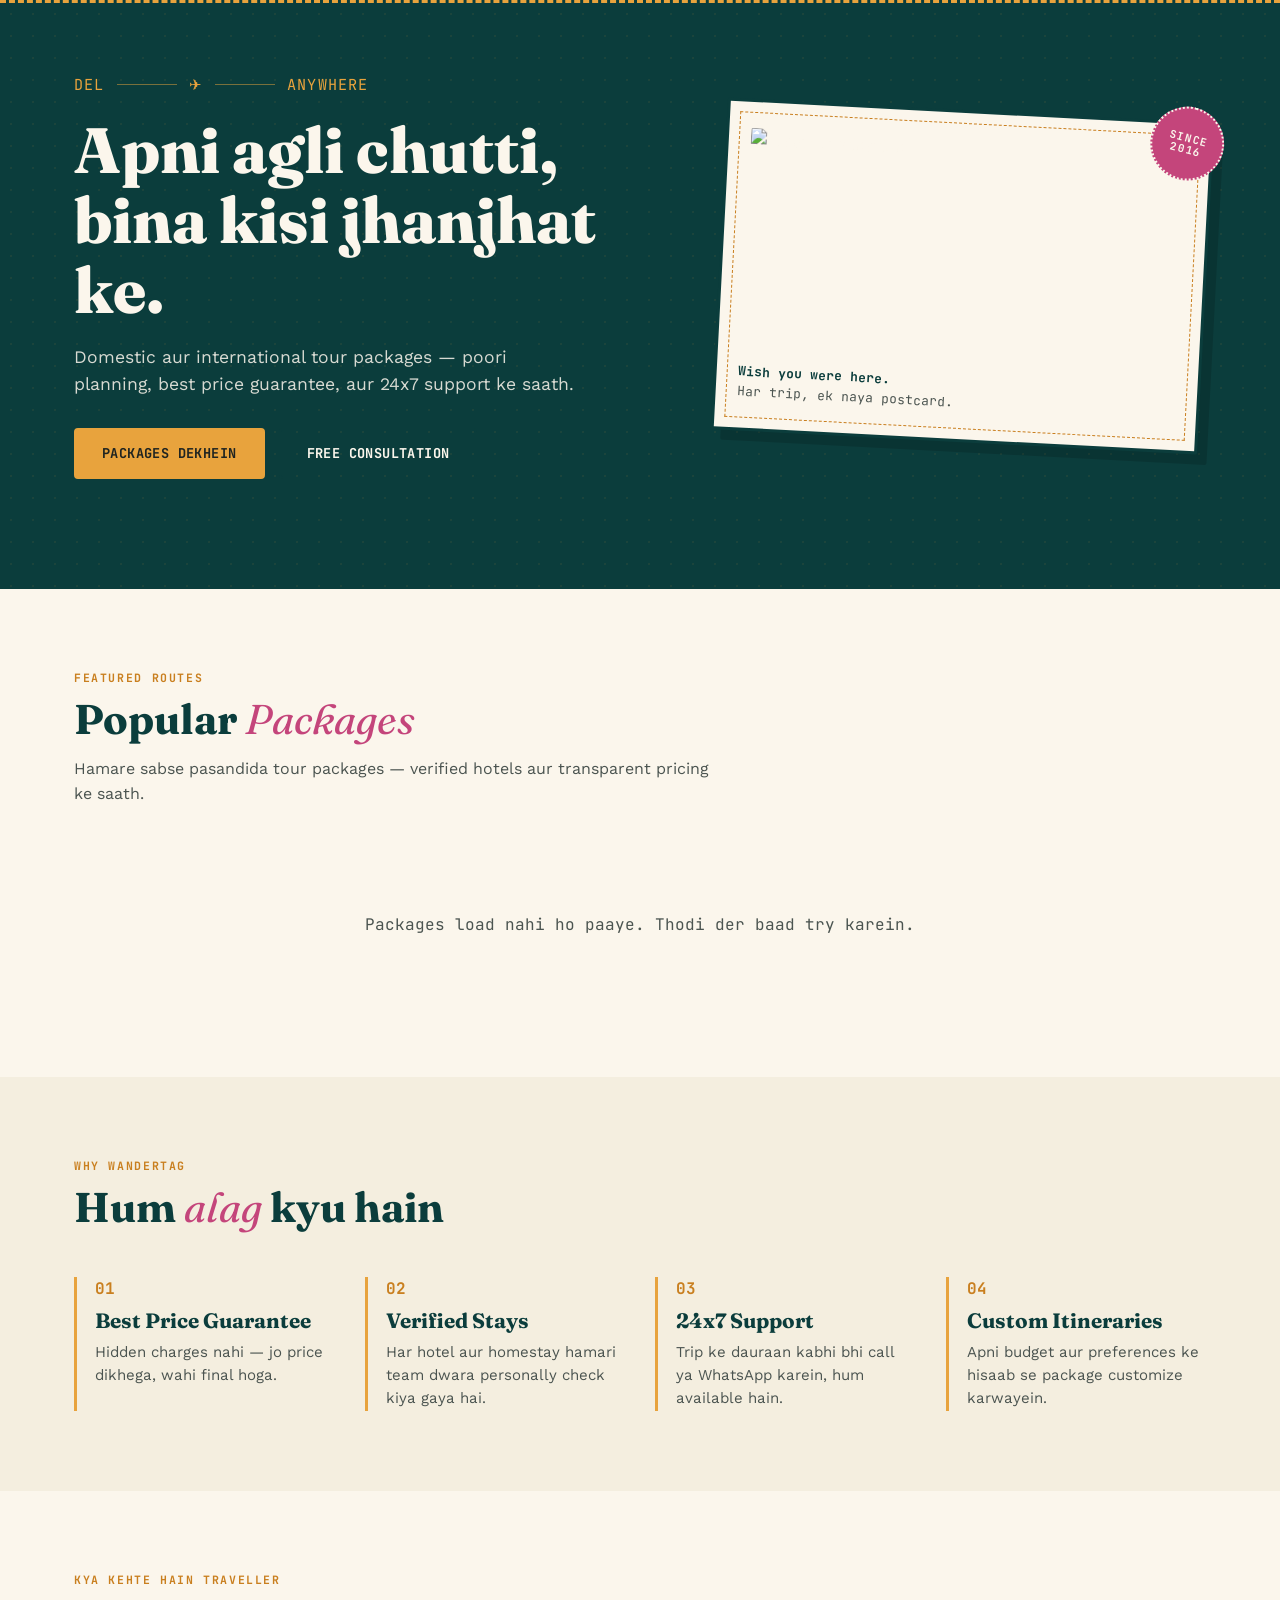
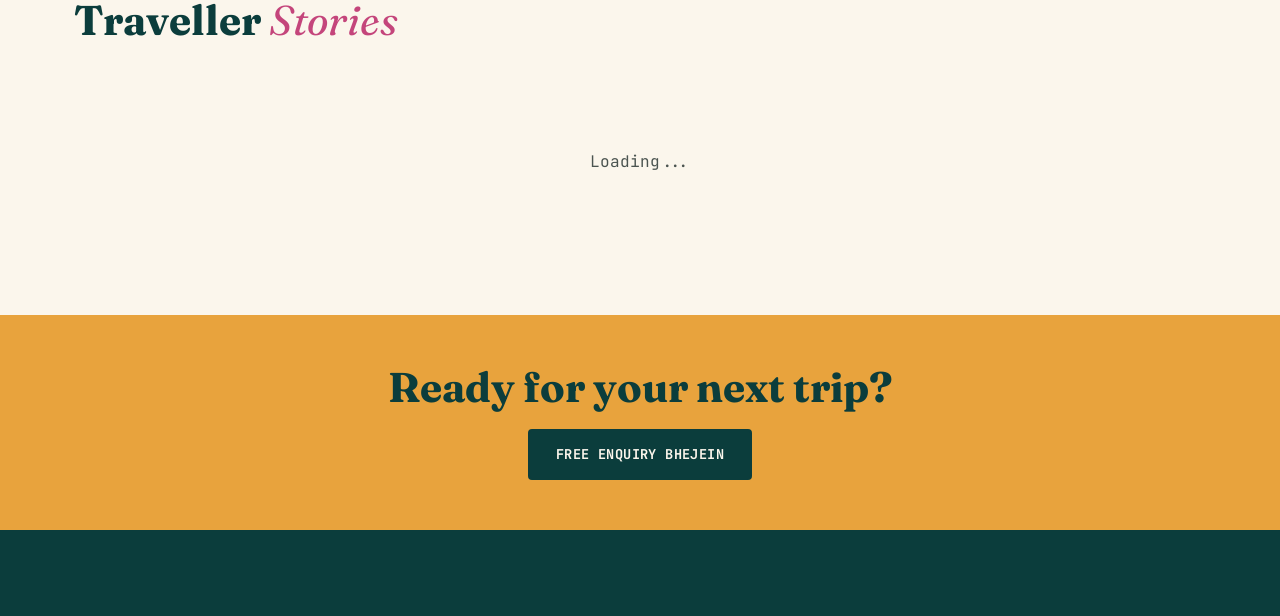
==== tour-travels-site/index.html @ 934e73ed "Add files via upload" ====
<!DOCTYPE html>
<html lang="hi">
<head>
<meta charset="UTF-8">
<meta name="viewport" content="width=device-width, initial-scale=1.0">
<title>WanderTag — Tour & Travels</title>
<meta name="description" content="Domestic aur international tour packages, best price guarantee ke saath.">
<link rel="stylesheet" href="css/style.css">
</head>
<body>

<header class="site-header" id="site-header"></header>

<section class="hero">
  <div class="wrap">
    <div>
      <div class="route-code"><span>DEL</span><span class="line"></span>&#9992;<span class="line"></span><span>ANYWHERE</span></div>
      <h1 id="hero-heading">Apni agli chutti, bina kisi jhanjhat ke.</h1>
      <p class="lede" id="hero-subtext">Domestic aur international tour packages — poori planning, best price guarantee, aur 24x7 support ke saath.</p>
      <div class="cta-row">
        <a href="packages.html" class="btn btn-primary">Packages Dekhein</a>
        <a href="contact.html" class="btn btn-outline">Free Consultation</a>
      </div>
    </div>
    <div class="postcard-stamp">
      <span class="postmark" id="hero-stamp">SINCE 2016</span>
      <img id="hero-image" src="https://picsum.photos/seed/wandertag-hero/700/700" alt="Travel destination">
      <p class="caption"><strong>Wish you were here.</strong><br>Har trip, ek naya postcard.</p>
    </div>
  </div>
</section>

<section>
  <div class="wrap">
    <div class="section-head">
      <span class="eyebrow">Featured Routes</span>
      <h2>Popular <span class="italic-accent">Packages</span></h2>
      <p>Hamare sabse pasandida tour packages — verified hotels aur transparent pricing ke saath.</p>
    </div>
    <div class="package-grid" id="featured-packages">
      <p class="empty-state">Loading packages...</p>
    </div>
  </div>
</section>

<section class="bg-paper">
  <div class="wrap">
    <div class="section-head">
      <span class="eyebrow">Why WanderTag</span>
      <h2>Hum <span class="italic-accent">alag</span> kyu hain</h2>
    </div>
    <div class="feature-grid">
      <div class="feature-item">
        <span class="num">01</span>
        <h3>Best Price Guarantee</h3>
        <p>Hidden charges nahi — jo price dikhega, wahi final hoga.</p>
      </div>
      <div class="feature-item">
        <span class="num">02</span>
        <h3>Verified Stays</h3>
        <p>Har hotel aur homestay hamari team dwara personally check kiya gaya hai.</p>
      </div>
      <div class="feature-item">
        <span class="num">03</span>
        <h3>24x7 Support</h3>
        <p>Trip ke dauraan kabhi bhi call ya WhatsApp karein, hum available hain.</p>
      </div>
      <div class="feature-item">
        <span class="num">04</span>
        <h3>Custom Itineraries</h3>
        <p>Apni budget aur preferences ke hisaab se package customize karwayein.</p>
      </div>
    </div>
  </div>
</section>

<section>
  <div class="wrap">
    <div class="section-head">
      <span class="eyebrow">Kya Kehte Hain Traveller</span>
      <h2>Traveller <span class="italic-accent">Stories</span></h2>
    </div>
    <div class="testimonial-grid" id="testimonials">
      <p class="empty-state">Loading...</p>
    </div>
  </div>
</section>

<section class="cta-strip">
  <div class="wrap">
    <h2>Ready for your next trip?</h2>
    <a href="contact.html" class="btn btn-dark">Free Enquiry Bhejein</a>
  </div>
</section>

<footer class="site-footer" id="site-footer"></footer>
<div id="whatsapp-float"></div>

<script src="js/main.js"></script>
<script src="js/packages.js"></script>
<script>
  document.addEventListener('settings-ready', (e) => {
    const s = e.detail;
    document.getElementById('hero-heading').textContent = s.hero_heading;
    document.getElementById('hero-subtext').textContent = s.hero_subtext;
    document.getElementById('hero-image').src = s.hero_image;
    document.getElementById('hero-stamp').textContent = s.hero_stamp_text;

    const tContainer = document.getElementById('testimonials');
    tContainer.innerHTML = (s.testimonials || []).map(t => `
      <div class="testimonial-card">
        <p class="quote">${t.quote}</p>
        <div class="author">${t.name} &mdash; ${t.trip}</div>
      </div>
    `).join('');
  });
  renderFeaturedPackages('featured-packages', 3);
</script>
</body>
</html>
---- tour-travels-site/css/style.css ----
/* ============================================
   WANDER TAG — Tour & Travels Design System
   Theme: Vintage postcard / boarding-pass
   ============================================ */

@import url('https://fonts.googleapis.com/css2?family=Fraunces:ital,wght@0,300..900;1,300..900&family=Work+Sans:wght@400;500;600;700&family=JetBrains+Mono:wght@400;500;700&display=swap');

:root {
  --teal-deep: #0B3D3C;
  --teal-mid: #145C56;
  --teal-pale: #E4EEEC;
  --marigold: #E8A33D;
  --marigold-dark: #C97F1F;
  --rani-pink: #C4457B;
  --cream: #FBF6EC;
  --paper: #F4EEDF;
  --charcoal: #1F2421;
  --ink-soft: #4B5450;
  --border: #D8CBAE;

  --font-display: 'Fraunces', serif;
  --font-body: 'Work Sans', sans-serif;
  --font-mono: 'JetBrains Mono', monospace;

  --radius: 4px;
  --max-width: 1180px;
}

* { box-sizing: border-box; margin: 0; padding: 0; }

html { scroll-behavior: smooth; }

body {
  font-family: var(--font-body);
  background: var(--cream);
  color: var(--charcoal);
  line-height: 1.55;
  -webkit-font-smoothing: antialiased;
}

img { max-width: 100%; display: block; }

a { color: inherit; text-decoration: none; }

.wrap {
  max-width: var(--max-width);
  margin: 0 auto;
  padding: 0 24px;
}

h1, h2, h3, h4 {
  font-family: var(--font-display);
  font-weight: 700;
  line-height: 1.1;
  color: var(--teal-deep);
}

h1 { font-size: clamp(2.4rem, 5vw, 4rem); font-weight: 800; }
h2 { font-size: clamp(1.8rem, 3.5vw, 2.6rem); }
h3 { font-size: 1.3rem; }

.eyebrow {
  font-family: var(--font-mono);
  font-size: 0.72rem;
  letter-spacing: 0.14em;
  text-transform: uppercase;
  color: var(--marigold-dark);
  font-weight: 700;
}

.italic-accent { font-style: italic; font-weight: 400; color: var(--rani-pink); }

/* Buttons */
.btn {
  display: inline-flex;
  align-items: center;
  gap: 8px;
  font-family: var(--font-mono);
  font-size: 0.85rem;
  font-weight: 700;
  letter-spacing: 0.03em;
  text-transform: uppercase;
  padding: 13px 26px;
  border-radius: var(--radius);
  border: 2px solid var(--teal-deep);
  cursor: pointer;
  transition: transform 0.15s ease, background 0.15s ease, color 0.15s ease;
}
.btn-primary { background: var(--marigold); border-color: var(--marigold); color: var(--charcoal); }
.btn-primary:hover { background: var(--marigold-dark); border-color: var(--marigold-dark); transform: translateY(-2px); }
.btn-outline { background: transparent; color: var(--cream); }
.btn-outline:hover { background: var(--cream); color: var(--teal-deep); transform: translateY(-2px); }
.btn-dark { background: var(--teal-deep); border-color: var(--teal-deep); color: var(--cream); }
.btn-dark:hover { background: var(--teal-mid); transform: translateY(-2px); }

/* ============ HEADER ============ */
.site-header {
  background: var(--teal-deep);
  color: var(--cream);
  position: sticky;
  top: 0;
  z-index: 100;
  border-bottom: 3px dashed var(--marigold);
}
.site-header .wrap {
  display: flex;
  align-items: center;
  justify-content: space-between;
  padding-top: 14px;
  padding-bottom: 14px;
}
.logo {
  font-family: var(--font-display);
  font-size: 1.5rem;
  font-weight: 800;
  color: var(--cream);
  display: flex;
  align-items: baseline;
  gap: 6px;
}
.logo .dot { color: var(--marigold); }
nav.main-nav { display: flex; gap: 28px; align-items: center; }
nav.main-nav a {
  font-family: var(--font-mono);
  font-size: 0.82rem;
  letter-spacing: 0.05em;
  text-transform: uppercase;
  padding: 6px 2px;
  border-bottom: 2px solid transparent;
  transition: border-color 0.15s ease, color 0.15s ease;
}
nav.main-nav a:hover, nav.main-nav a.active { border-color: var(--marigold); color: var(--marigold); }
.nav-toggle { display: none; background: none; border: none; color: var(--cream); font-size: 1.6rem; cursor: pointer; }

@media (max-width: 820px) {
  nav.main-nav {
    position: absolute;
    top: 100%; left: 0; right: 0;
    background: var(--teal-deep);
    flex-direction: column;
    gap: 0;
    max-height: 0;
    overflow: hidden;
    transition: max-height 0.25s ease;
  }
  nav.main-nav.open { max-height: 400px; }
  nav.main-nav a { padding: 14px 24px; width: 100%; border-bottom: 1px solid rgba(255,255,255,0.08); }
  .nav-toggle { display: block; }
}

/* ============ HERO — postcard/stamp motif ============ */
.hero {
  background: var(--teal-deep);
  color: var(--cream);
  position: relative;
  overflow: hidden;
  padding: 70px 0 110px;
}
.hero::before {
  content: "";
  position: absolute;
  inset: 0;
  background-image: radial-gradient(circle, rgba(232,163,61,0.15) 1.5px, transparent 1.5px);
  background-size: 22px 22px;
  opacity: 0.5;
}
.hero .wrap { position: relative; display: grid; grid-template-columns: 1.1fr 0.9fr; gap: 50px; align-items: center; }
@media (max-width: 900px) { .hero .wrap { grid-template-columns: 1fr; } }

.route-code {
  font-family: var(--font-mono);
  display: flex;
  align-items: center;
  gap: 12px;
  font-size: 0.95rem;
  letter-spacing: 0.08em;
  color: var(--marigold);
  margin-bottom: 18px;
}
.route-code .line { flex: 1; max-width: 60px; height: 1px; background: var(--marigold); opacity: 0.5; }

.hero h1 { color: var(--cream); margin-bottom: 18px; }
.hero p.lede { font-size: 1.1rem; color: rgba(251,246,236,0.85); max-width: 46ch; margin-bottom: 30px; }
.hero .cta-row { display: flex; gap: 14px; flex-wrap: wrap; }

.postcard-stamp {
  position: relative;
  background: var(--cream);
  border: 3px solid var(--teal-deep);
  border-radius: 2px;
  padding: 26px 22px;
  transform: rotate(3deg);
  box-shadow: 10px 10px 0 rgba(0,0,0,0.15);
}
.postcard-stamp::before {
  content: "";
  position: absolute;
  inset: 10px;
  border: 1px dashed var(--marigold-dark);
  pointer-events: none;
}
.postcard-stamp .postmark {
  position: absolute;
  top: -18px; right: -14px;
  background: var(--rani-pink);
  color: var(--cream);
  font-family: var(--font-mono);
  font-size: 0.68rem;
  font-weight: 700;
  letter-spacing: 0.08em;
  padding: 10px 12px;
  border-radius: 50%;
  transform: rotate(12deg);
  width: 74px; height: 74px;
  display: flex; align-items: center; justify-content: center;
  text-align: center;
  line-height: 1.15;
  border: 2px dotted var(--cream);
}
.postcard-stamp img { border-radius: 2px; margin-bottom: 14px; height: 220px; width: 100%; object-fit: cover; }
.postcard-stamp .caption { font-family: var(--font-mono); font-size: 0.8rem; color: var(--ink-soft); }
.postcard-stamp .caption strong { color: var(--teal-deep); }

/* ============ SECTIONS ============ */
section { padding: 80px 0; }
.section-head { max-width: 640px; margin-bottom: 46px; }
.section-head .eyebrow { display: block; margin-bottom: 10px; }
.section-head p { color: var(--ink-soft); margin-top: 14px; }

.bg-paper { background: var(--paper); }
.bg-teal { background: var(--teal-deep); color: var(--cream); }
.bg-teal h2 { color: var(--cream); }

/* ============ PACKAGE / BOARDING PASS CARD ============ */
.package-grid {
  display: grid;
  grid-template-columns: repeat(auto-fit, minmax(320px, 1fr));
  gap: 30px;
}
.boarding-pass {
  background: var(--cream);
  border: 2px solid var(--teal-deep);
  border-radius: 6px;
  overflow: hidden;
  display: flex;
  flex-direction: column;
  transition: transform 0.18s ease, box-shadow 0.18s ease;
}
.boarding-pass:hover { transform: translateY(-5px); box-shadow: 6px 8px 0 rgba(11,61,60,0.18); }
.boarding-pass .bp-image { height: 190px; overflow: hidden; position: relative; }
.boarding-pass .bp-image img { width: 100%; height: 100%; object-fit: cover; }
.boarding-pass .bp-category {
  position: absolute; top: 12px; left: 12px;
  background: var(--marigold); color: var(--charcoal);
  font-family: var(--font-mono); font-size: 0.68rem; font-weight: 700;
  text-transform: uppercase; letter-spacing: 0.06em;
  padding: 5px 10px; border-radius: 3px;
}
.boarding-pass .bp-body { padding: 20px 20px 0; flex: 1; }
.boarding-pass .bp-route {
  font-family: var(--font-mono); font-size: 0.78rem; color: var(--rani-pink);
  font-weight: 700; letter-spacing: 0.05em; margin-bottom: 6px;
}
.boarding-pass h3 { margin-bottom: 8px; }
.boarding-pass .bp-desc { color: var(--ink-soft); font-size: 0.92rem; margin-bottom: 16px; }
.bp-perforation {
  border-top: 2px dashed var(--border);
  position: relative;
  margin: 0 0;
}
.bp-perforation::before, .bp-perforation::after {
  content: "";
  position: absolute; top: -9px;
  width: 18px; height: 18px;
  background: var(--paper);
  border-radius: 50%;
}
.boarding-pass .bp-perforation::before { left: -9px; }
.boarding-pass .bp-perforation::after { right: -9px; }
.boarding-pass .bp-footer {
  display: flex; align-items: center; justify-content: space-between;
  padding: 16px 20px 20px;
  font-family: var(--font-mono);
}
.bp-price { font-size: 1.05rem; font-weight: 700; color: var(--teal-deep); }
.bp-price span { font-size: 0.72rem; color: var(--ink-soft); font-weight: 500; display: block; }
.bp-duration { font-size: 0.78rem; color: var(--ink-soft); }

/* ============ FEATURE / WHY-US ============ */
.feature-grid {
  display: grid;
  grid-template-columns: repeat(auto-fit, minmax(240px, 1fr));
  gap: 30px;
}
.feature-item { border-left: 3px solid var(--marigold); padding-left: 18px; }
.feature-item .num { font-family: var(--font-mono); color: var(--marigold-dark); font-weight: 700; }
.feature-item h3 { margin: 8px 0 8px; }
.feature-item p { color: var(--ink-soft); font-size: 0.94rem; }

/* ============ TESTIMONIALS ============ */
.testimonial-grid { display: grid; grid-template-columns: repeat(auto-fit, minmax(280px, 1fr)); gap: 26px; }
.testimonial-card {
  background: var(--cream);
  border: 1px solid var(--border);
  border-radius: 6px;
  padding: 26px;
  position: relative;
}
.testimonial-card::before {
  content: "\201C";
  font-family: var(--font-display);
  font-size: 3rem;
  color: var(--marigold);
  position: absolute;
  top: 6px; left: 16px;
  line-height: 1;
}
.testimonial-card p.quote { margin-top: 22px; color: var(--ink-soft); font-style: italic; margin-bottom: 16px; }
.testimonial-card .author { font-family: var(--font-mono); font-size: 0.8rem; font-weight: 700; color: var(--teal-deep); }

/* ============ CTA STRIP ============ */
.cta-strip {
  background: var(--marigold);
  padding: 50px 0;
  text-align: center;
}
.cta-strip h2 { color: var(--teal-deep); margin-bottom: 18px; }

/* ============ FOOTER ============ */
footer.site-footer {
  background: var(--teal-deep);
  color: rgba(251,246,236,0.75);
  padding: 60px 0 26px;
}
.footer-grid { display: grid; grid-template-columns: 2fr 1fr 1fr; gap: 40px; margin-bottom: 40px; }
@media (max-width: 700px) { .footer-grid { grid-template-columns: 1fr; } }
footer h4 { color: var(--cream); font-family: var(--font-mono); font-size: 0.82rem; letter-spacing: 0.06em; text-transform: uppercase; margin-bottom: 16px; }
footer a { display: block; margin-bottom: 10px; font-size: 0.92rem; }
footer a:hover { color: var(--marigold); }
.footer-bottom { border-top: 1px solid rgba(251,246,236,0.15); padding-top: 22px; font-size: 0.8rem; text-align: center; font-family: var(--font-mono); }

/* ============ WHATSAPP FLOAT ============ */
.whatsapp-float {
  position: fixed;
  bottom: 24px; right: 24px;
  background: #25D366;
  color: #fff;
  width: 58px; height: 58px;
  border-radius: 50%;
  display: flex; align-items: center; justify-content: center;
  box-shadow: 0 4px 14px rgba(0,0,0,0.25);
  z-index: 200;
  font-size: 1.6rem;
  transition: transform 0.15s ease;
}
.whatsapp-float:hover { transform: scale(1.08); }

/* ============ FORMS ============ */
.form-card {
  background: var(--cream);
  border: 2px solid var(--teal-deep);
  border-radius: 6px;
  padding: 34px;
}
.form-row { margin-bottom: 18px; }
.form-row label {
  display: block; font-family: var(--font-mono); font-size: 0.78rem;
  text-transform: uppercase; letter-spacing: 0.05em; margin-bottom: 6px; color: var(--teal-deep); font-weight: 700;
}
.form-row input, .form-row select, .form-row textarea {
  width: 100%; padding: 12px 14px; border: 1.5px solid var(--border);
  border-radius: 4px; font-family: var(--font-body); font-size: 0.95rem; background: #fff;
}
.form-row input:focus, .form-row select:focus, .form-row textarea:focus {
  outline: 3px solid var(--marigold); outline-offset: 1px; border-color: var(--marigold-dark);
}
.form-grid-2 { display: grid; grid-template-columns: 1fr 1fr; gap: 18px; }
@media (max-width: 600px) { .form-grid-2 { grid-template-columns: 1fr; } }

/* ============ DETAIL PAGE ============ */
.detail-hero { background: var(--teal-deep); color: var(--cream); padding: 44px 0; }
.detail-hero .route-code { margin-bottom: 10px; }
.detail-grid { display: grid; grid-template-columns: 2fr 1fr; gap: 44px; margin-top: 40px; }
@media (max-width: 900px) { .detail-grid { grid-template-columns: 1fr; } }
.detail-gallery img { border-radius: 6px; margin-bottom: 20px; height: 340px; width: 100%; object-fit: cover; }
.itinerary-day { border-left: 3px solid var(--marigold); padding: 4px 0 20px 20px; position: relative; }
.itinerary-day::before {
  content: ""; position: absolute; left: -8px; top: 4px;
  width: 13px; height: 13px; border-radius: 50%; background: var(--marigold); border: 2px solid var(--cream);
}
.itinerary-day h4 { font-family: var(--font-mono); font-size: 0.85rem; text-transform: uppercase; color: var(--rani-pink); margin-bottom: 6px; }
.summary-ticket {
  background: var(--paper); border: 2px dashed var(--teal-deep); border-radius: 6px; padding: 24px; position: sticky; top: 100px;
}
.summary-ticket .price-big { font-family: var(--font-mono); font-size: 2rem; color: var(--teal-deep); font-weight: 700; margin: 8px 0 4px; }
.summary-ticket ul { list-style: none; margin: 18px 0; }
.summary-ticket ul li { padding: 8px 0; border-bottom: 1px dotted var(--border); font-size: 0.9rem; display: flex; justify-content: space-between; }
.tag-list { display: flex; gap: 8px; flex-wrap: wrap; margin-top: 14px; }
.tag-list span { font-family: var(--font-mono); font-size: 0.72rem; background: var(--teal-pale); color: var(--teal-deep); padding: 4px 9px; border-radius: 3px; }

.filter-row { display: flex; gap: 10px; flex-wrap: wrap; margin-bottom: 36px; }
.filter-btn {
  font-family: var(--font-mono); font-size: 0.78rem; text-transform: uppercase; letter-spacing: 0.04em;
  padding: 9px 16px; border-radius: 20px; border: 1.5px solid var(--teal-deep); background: transparent; cursor: pointer;
}
.filter-btn.active, .filter-btn:hover { background: var(--teal-deep); color: var(--cream); }

.empty-state { text-align: center; padding: 60px 20px; color: var(--ink-soft); font-family: var(--font-mono); }

.gallery-masonry { columns: 3 220px; gap: 16px; }
.gallery-masonry img { margin-bottom: 16px; border-radius: 6px; break-inside: avoid; }
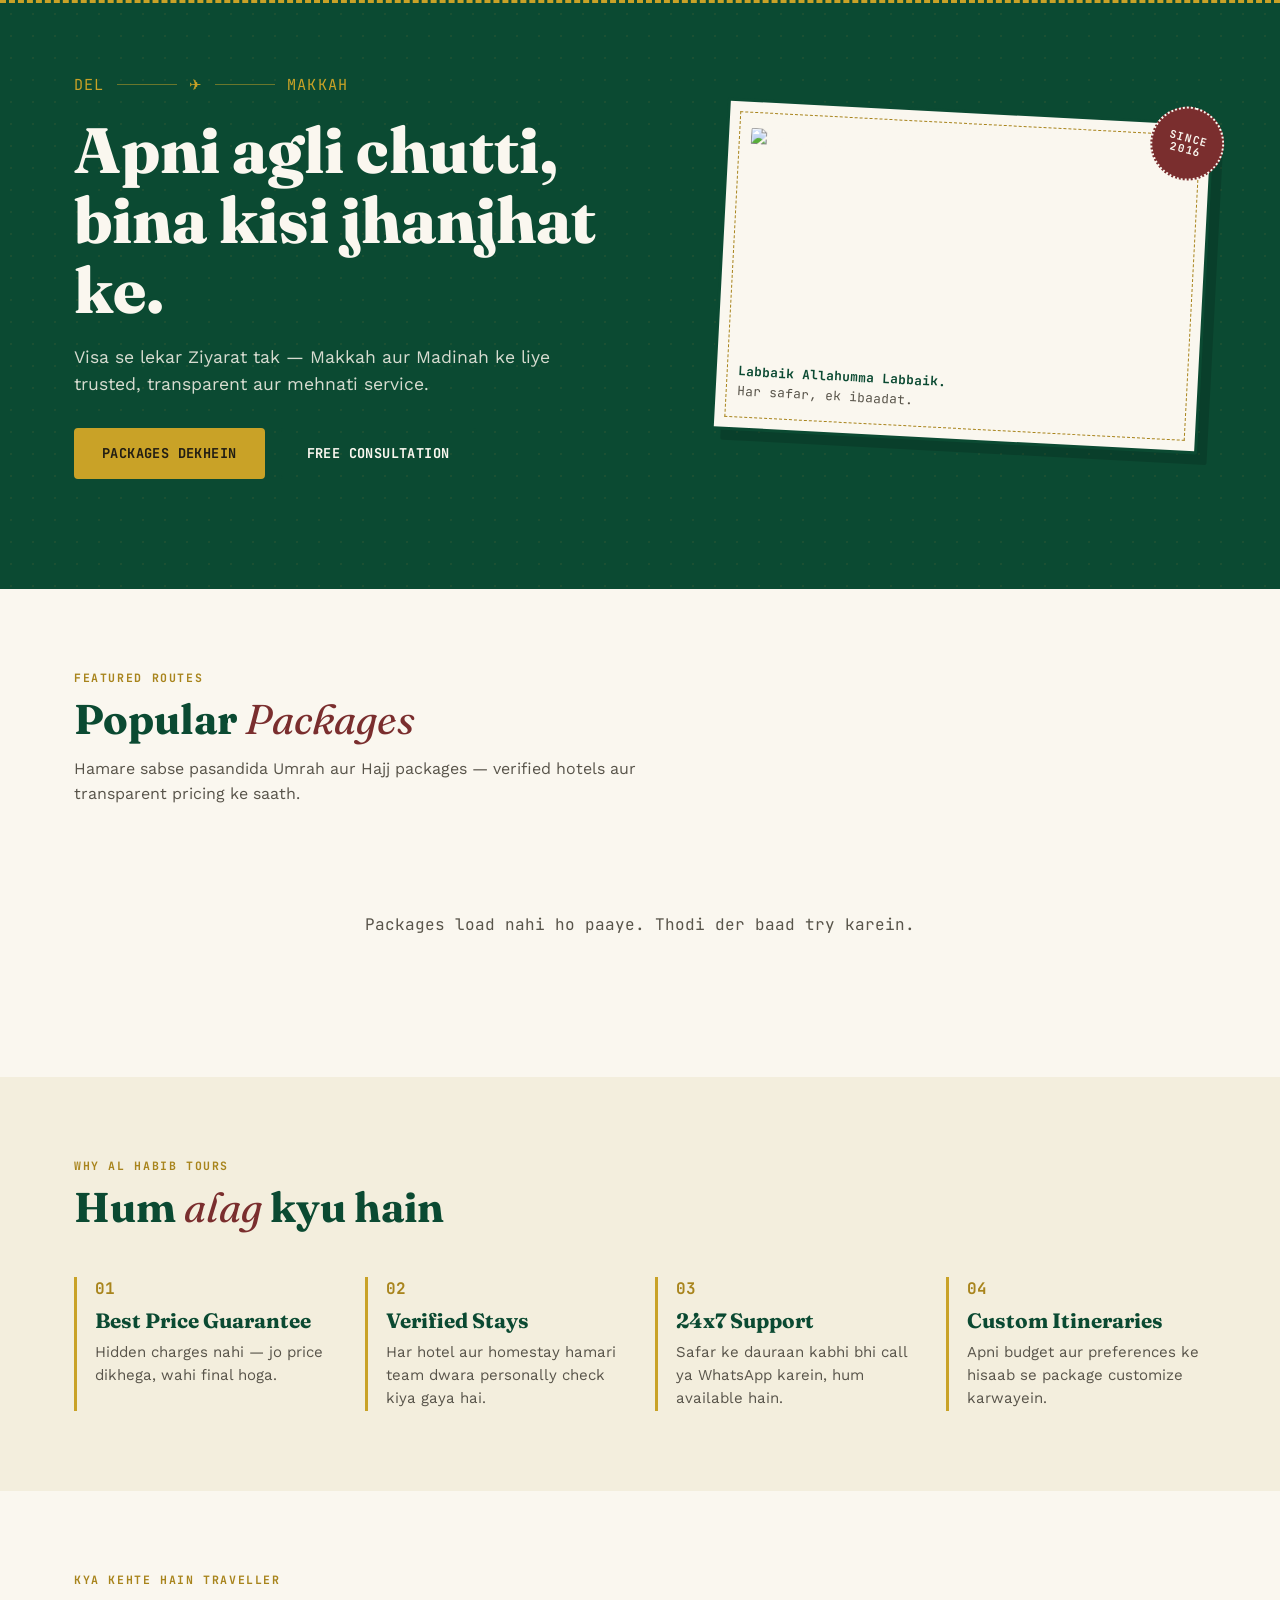
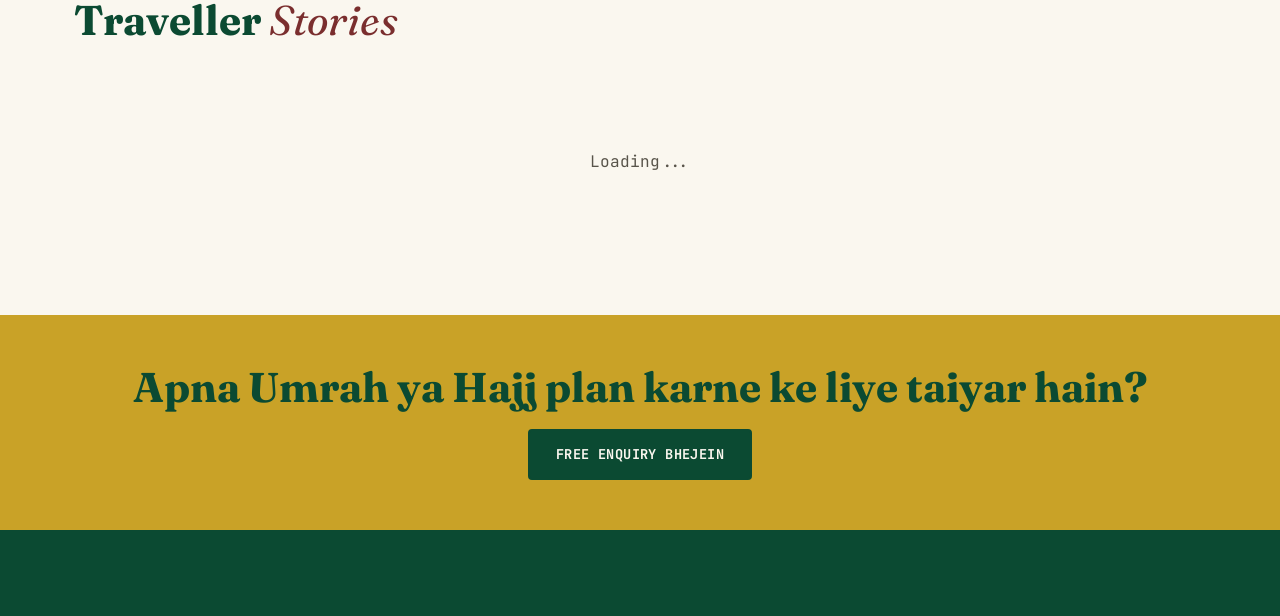
==== commit a12f1289: "Add files via upload" ====
--- a/tour-travels-site/index.html
+++ b/tour-travels-site/index.html
@@ -3,8 +3,8 @@
 <head>
 <meta charset="UTF-8">
 <meta name="viewport" content="width=device-width, initial-scale=1.0">
-<title>WanderTag — Tour & Travels</title>
-<meta name="description" content="Domestic aur international tour packages, best price guarantee ke saath.">
+<title>Al Habib Tours — Umrah & Hajj Packages</title>
+<meta name="description" content="Umrah aur Hajj packages — trusted, transparent aur mehnati service Makkah aur Madinah ke liye.">
 <link rel="stylesheet" href="css/style.css">
 </head>
 <body>
@@ -14,9 +14,9 @@
 <section class="hero">
   <div class="wrap">
     <div>
-      <div class="route-code"><span>DEL</span><span class="line"></span>&#9992;<span class="line"></span><span>ANYWHERE</span></div>
+      <div class="route-code"><span>DEL</span><span class="line"></span>&#9992;<span class="line"></span><span>MAKKAH</span></div>
       <h1 id="hero-heading">Apni agli chutti, bina kisi jhanjhat ke.</h1>
-      <p class="lede" id="hero-subtext">Domestic aur international tour packages — poori planning, best price guarantee, aur 24x7 support ke saath.</p>
+      <p class="lede" id="hero-subtext">Visa se lekar Ziyarat tak — Makkah aur Madinah ke liye trusted, transparent aur mehnati service.</p>
       <div class="cta-row">
         <a href="packages.html" class="btn btn-primary">Packages Dekhein</a>
         <a href="contact.html" class="btn btn-outline">Free Consultation</a>
@@ -24,8 +24,8 @@
     </div>
     <div class="postcard-stamp">
       <span class="postmark" id="hero-stamp">SINCE 2016</span>
-      <img id="hero-image" src="https://picsum.photos/seed/wandertag-hero/700/700" alt="Travel destination">
-      <p class="caption"><strong>Wish you were here.</strong><br>Har trip, ek naya postcard.</p>
+      <img id="hero-image" src="https://picsum.photos/seed/alhabib-hero/700/700" alt="Umrah aur Hajj safar">
+      <p class="caption"><strong>Labbaik Allahumma Labbaik.</strong><br>Har safar, ek ibaadat.</p>
     </div>
   </div>
 </section>
@@ -35,7 +35,7 @@
     <div class="section-head">
       <span class="eyebrow">Featured Routes</span>
       <h2>Popular <span class="italic-accent">Packages</span></h2>
-      <p>Hamare sabse pasandida tour packages — verified hotels aur transparent pricing ke saath.</p>
+      <p>Hamare sabse pasandida Umrah aur Hajj packages — verified hotels aur transparent pricing ke saath.</p>
     </div>
     <div class="package-grid" id="featured-packages">
       <p class="empty-state">Loading packages...</p>
@@ -46,7 +46,7 @@
 <section class="bg-paper">
   <div class="wrap">
     <div class="section-head">
-      <span class="eyebrow">Why WanderTag</span>
+      <span class="eyebrow">Why Al Habib Tours</span>
       <h2>Hum <span class="italic-accent">alag</span> kyu hain</h2>
     </div>
     <div class="feature-grid">
@@ -63,7 +63,7 @@
       <div class="feature-item">
         <span class="num">03</span>
         <h3>24x7 Support</h3>
-        <p>Trip ke dauraan kabhi bhi call ya WhatsApp karein, hum available hain.</p>
+        <p>Safar ke dauraan kabhi bhi call ya WhatsApp karein, hum available hain.</p>
       </div>
       <div class="feature-item">
         <span class="num">04</span>
@@ -88,7 +88,7 @@
 
 <section class="cta-strip">
   <div class="wrap">
-    <h2>Ready for your next trip?</h2>
+    <h2>Apna Umrah ya Hajj plan karne ke liye taiyar hain?</h2>
     <a href="contact.html" class="btn btn-dark">Free Enquiry Bhejein</a>
   </div>
 </section>
--- a/tour-travels-site/css/style.css
+++ b/tour-travels-site/css/style.css
@@ -6,17 +6,17 @@
 @import url('https://fonts.googleapis.com/css2?family=Fraunces:ital,wght@0,300..900;1,300..900&family=Work+Sans:wght@400;500;600;700&family=JetBrains+Mono:wght@400;500;700&display=swap');
 
 :root {
-  --teal-deep: #0B3D3C;
-  --teal-mid: #145C56;
-  --teal-pale: #E4EEEC;
-  --marigold: #E8A33D;
-  --marigold-dark: #C97F1F;
-  --rani-pink: #C4457B;
-  --cream: #FBF6EC;
-  --paper: #F4EEDF;
-  --charcoal: #1F2421;
-  --ink-soft: #4B5450;
-  --border: #D8CBAE;
+  --teal-deep: #0B4A32;
+  --teal-mid: #146845;
+  --teal-pale: #E3EEE7;
+  --marigold: #C9A227;
+  --marigold-dark: #A8841C;
+  --rani-pink: #7A2E2E;
+  --cream: #FAF7EF;
+  --paper: #F3EEDD;
+  --charcoal: #211D14;
+  --ink-soft: #58544A;
+  --border: #DCD0B0;
 
   --font-display: 'Fraunces', serif;
   --font-body: 'Work Sans', sans-serif;
